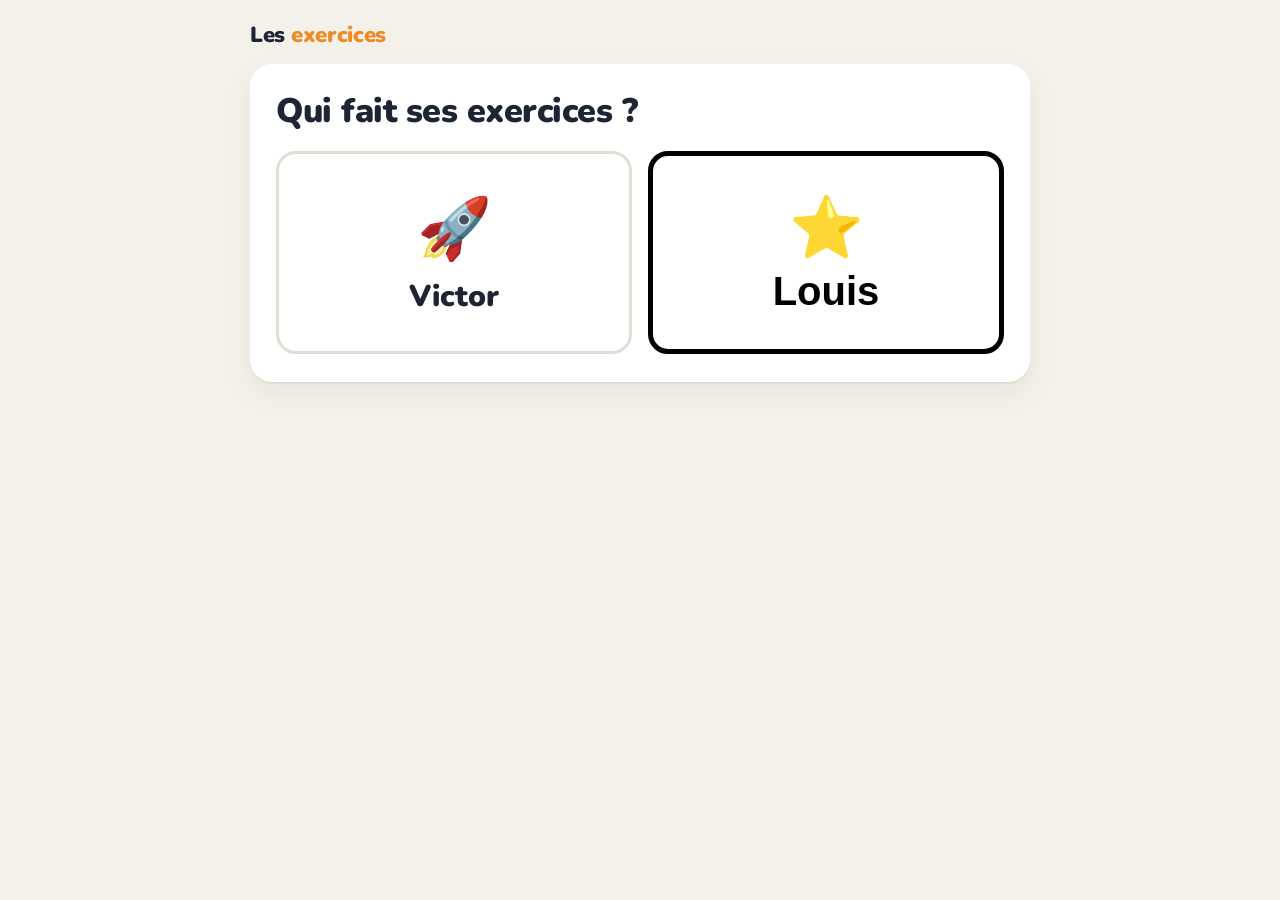
==== exercices/index.html @ 730a6cef "Exercices : icônes d'écran d'accueil pour Victor et Louis Co-Authored-By: Claude Opus 5.5 <noreply@a" ====
<!DOCTYPE html>
<html lang="fr">
<head>
<meta charset="utf-8">
<meta name="viewport" content="width=device-width, initial-scale=1">
<meta name="robots" content="noindex, nofollow">
<title>Les exercices de Victor &amp; Louis</title>
<link rel="apple-touch-icon" id="touchIcon" href="icon-victor.png">
<link rel="icon" id="favIcon" type="image/png" href="icon-victor.png">
<meta name="apple-mobile-web-app-title" id="appTitle" content="Exercices">
<link rel="preconnect" href="https://fonts.googleapis.com">
<link href="https://fonts.googleapis.com/css2?family=Nunito:wght@500;700;800;900&display=swap" rel="stylesheet">
<style>
  :root{
    --bg:#F4F1EA; --ink:#1D2433; --muted:#5B6475; --card:#FFFFFF; --soft:#FAF8F3;
    --blue:#2457C5; --blue-dark:#173E93; --blue-soft:#E6EDFB; --orange:#F08A24; --orange-dark:#B8641A;
    --green:#1E8E4E; --green-soft:#E3F4EA; --green-ink:#14603A;
    --red:#C23B2E; --red-soft:#FBE7E4; --red-ink:#8E2A20; --hint-soft:#FFF4E5; --hint-ink:#8A4A0B; --line:#E3DED3;
    --font:"Nunito",system-ui,sans-serif;
    --fs-base:20px; --fs-prompt:26px; --fs-input:28px; --fs-btn:22px; --fs-opt:22px; --fs-h1:34px; --border:3px;
  }
  /* ---------- Mode accessible (Louis) ---------- */
  body.louis{
    --bg:#FFFFFF; --ink:#000000; --muted:#000000; --card:#FFFFFF; --soft:#FFFFFF;
    --blue:#0033A0; --blue-dark:#001F66; --blue-soft:#FFFFFF; --orange:#0033A0; --orange-dark:#001F66;
    --green-soft:#FFFFFF; --green-ink:#000000; --red-soft:#FFFFFF; --red-ink:#000000; --hint-soft:#FFFFFF; --hint-ink:#000000; --line:#000000;
    --font:Arial,Verdana,sans-serif;
    --fs-base:30px; --fs-prompt:40px; --fs-input:44px; --fs-btn:34px; --fs-opt:34px; --fs-h1:46px; --border:5px;
  }
  body.louis *{font-style:normal!important}
  body.louis .card{box-shadow:none;border:var(--border) solid #000}
  body.louis .fb{border:var(--border) solid #000}
  body.louis :focus-visible{outline:6px solid #FFB000!important;outline-offset:3px}

  *{box-sizing:border-box}
  html,body{margin:0;background:var(--bg);color:var(--ink);font-family:var(--font);-webkit-text-size-adjust:100%;font-size:var(--fs-base)}
  body{min-height:100vh;display:flex;justify-content:center;padding:20px 16px 40px}
  .wrap{width:100%;max-width:780px}
  :focus-visible{outline:4px solid var(--orange);outline-offset:2px}
  header{display:flex;align-items:center;justify-content:space-between;gap:12px;margin-bottom:14px;flex-wrap:wrap}
  .brand{font-weight:900;font-size:1.1em;letter-spacing:-.3px}
  .brand span{color:var(--orange)}
  .stats{display:flex;gap:10px;font-weight:800;font-size:.85em}
  .pill{background:var(--card);border:2px solid var(--line);border-radius:999px;padding:6px 14px;white-space:nowrap}
  .bar{height:12px;background:#E6E1D6;border-radius:99px;overflow:hidden;margin-bottom:18px}
  body.louis .bar{height:20px;background:#fff;border:3px solid #000}
  .bar i{display:block;height:100%;width:0;background:var(--blue);border-radius:99px;transition:width .4s}
  .card{background:var(--card);border-radius:22px;padding:28px 26px;box-shadow:0 2px 0 var(--line),0 10px 30px rgba(29,36,51,.06);margin-bottom:16px}
  .part{display:inline-block;font-weight:800;font-size:.7em;text-transform:uppercase;letter-spacing:.08em;color:var(--blue);background:var(--blue-soft);padding:6px 12px;border-radius:8px;margin-bottom:16px}
  body.louis .part{font-size:.8em;text-transform:none;letter-spacing:0;border:3px solid var(--blue)}
  .prompt{font-size:var(--fs-prompt);font-weight:800;line-height:1.35;margin:0 0 22px}
  .fr{display:inline-flex;flex-direction:column;align-items:center;vertical-align:middle;margin:0 4px;line-height:1.05}
  .fr b{display:block;padding:0 4px}
  .fr b:first-child{border-bottom:3px solid currentColor}
  .answer{display:flex;align-items:center;gap:14px;flex-wrap:wrap;font-size:var(--fs-prompt);font-weight:800}
  input{font:inherit;font-size:var(--fs-input);font-weight:800;text-align:center;color:var(--ink);background:var(--soft);border:var(--border) solid var(--line);border-radius:14px;padding:10px 12px;width:150px;outline:none;-webkit-appearance:none}
  body.louis input{width:220px}
  input:focus{border-color:var(--blue);background:#fff}
  .fbox{display:inline-flex;flex-direction:column;align-items:center;gap:6px}
  .fbox input{width:120px}
  .fbox .rule{width:140px;height:4px;background:var(--ink);border-radius:2px}
  .opts{display:grid;gap:12px;width:100%}
  .opt{font:inherit;font-size:var(--fs-opt);font-weight:700;text-align:left;background:var(--soft);border:var(--border) solid var(--line);border-radius:14px;padding:16px 18px;cursor:pointer;color:var(--ink);min-height:64px}
  .opt.sel{border-color:var(--blue);background:var(--blue-soft)}
  .opt.good{border-color:var(--green);background:var(--green-soft)}
  .opt.bad{border-color:var(--red);background:var(--red-soft)}
  .opt .mark{font-weight:900;margin-right:8px}
  .actions{display:flex;gap:12px;margin-top:24px;flex-wrap:wrap}
  .btn{font:inherit;font-size:var(--fs-btn);font-weight:900;border:none;border-radius:14px;padding:16px 28px;cursor:pointer;color:#fff;background:var(--blue);box-shadow:0 4px 0 var(--blue-dark);min-height:60px}
  .btn:active{transform:translateY(2px);box-shadow:0 2px 0 var(--blue-dark)}
  .btn.alt{background:#fff;color:var(--blue);border:3px solid var(--blue);box-shadow:none}
  .btn.go{background:var(--orange);box-shadow:0 4px 0 var(--orange-dark)}
  .fb{margin-top:20px;border-radius:14px;padding:16px 18px;font-size:1em;font-weight:700;line-height:1.45;display:none}
  .fb.show{display:block}
  .fb.ok{background:var(--green-soft);color:var(--green-ink)}
  .fb.ko{background:var(--red-soft);color:var(--red-ink)}
  .fb.hint{background:var(--hint-soft);color:var(--hint-ink)}
  .fb .t{font-weight:900;font-size:1.1em;display:block;margin-bottom:4px}
  h1{font-size:var(--fs-h1);font-weight:900;margin:0 0 8px;letter-spacing:-.5px;line-height:1.15}
  .lead{font-size:1em;line-height:1.5;color:var(--muted);margin:0 0 14px}
  .rules{list-style:none;padding:0;margin:18px 0 6px;display:grid;gap:10px}
  .rules li{font-size:.95em;background:var(--soft);border-radius:12px;padding:12px 14px;line-height:1.45}
  body.louis .rules li{border:3px solid #000}
  .rules li strong{color:var(--blue)}
  .end{text-align:center}
  .end .big{font-size:3.2em;font-weight:900;margin:6px 0;color:var(--blue)}
  .stars{font-size:2.3em;letter-spacing:6px;margin:6px 0 10px}
  .recap{text-align:left;margin-top:20px;display:grid;gap:8px}
  .recap div{display:flex;justify-content:space-between;gap:10px;font-size:.9em;background:var(--soft);border-radius:10px;padding:10px 14px}
  .link{font:inherit;font-size:.8em;font-weight:800;color:var(--blue);background:none;border:none;cursor:pointer;text-decoration:underline;padding:6px 0}
  .who{display:grid;grid-template-columns:1fr 1fr;gap:16px;margin-top:20px}
  .who button{font-family:"Nunito",system-ui,sans-serif;font-size:30px;font-weight:900;padding:34px 16px;border-radius:20px;cursor:pointer;border:3px solid var(--line);background:#fff;color:var(--ink)}
  .who button span{display:block;font-size:60px;margin-bottom:6px}
  .who .lo{font-family:Arial,Verdana,sans-serif;font-size:40px;border:5px solid #000;color:#000}
  .exlist{display:grid;gap:14px}
  .ex{display:flex;align-items:center;justify-content:space-between;gap:14px;text-align:left;font:inherit;background:var(--card);border:var(--border) solid var(--line);border-radius:18px;padding:20px 22px;cursor:pointer;color:var(--ink);width:100%}
  .ex.today{border-color:var(--orange)}
  body.louis .ex.today{border-color:#000;border-width:6px}
  .ex .tt{font-weight:900;font-size:1.05em;display:block}
  .ex .dd{font-size:.8em;color:var(--muted);display:block;margin-top:4px}
  .badge{display:inline-block;font-size:.65em;font-weight:900;color:#fff;background:var(--orange);border-radius:6px;padding:4px 8px;margin-bottom:6px}
  .ex .go{font-size:1.4em;font-weight:900;color:var(--blue)}
  .modal{position:fixed;inset:0;background:rgba(29,36,51,.45);display:none;align-items:center;justify-content:center;padding:16px;z-index:10}
  .modal.show{display:flex}
  .modal .card{max-width:640px;max-height:90vh;overflow:auto}
  .modal h2{margin:0 0 10px;font-size:1.3em}
  .pop{animation:pop .35s ease}
  @keyframes pop{0%{transform:scale(.97);opacity:.4}100%{transform:scale(1);opacity:1}}
  .shake{animation:shake .35s}
  @keyframes shake{25%{transform:translateX(-6px)}75%{transform:translateX(6px)}}
  body.louis .pop, body.louis .shake{animation:none}
  @media (prefers-reduced-motion:reduce){.pop,.shake{animation:none}.bar i{transition:none}}
  @media (max-width:520px){:root{--fs-prompt:22px;--fs-btn:19px}.who button{font-size:24px}}
  .sr{position:absolute;left:-9999px}
</style>
</head>
<body>
<div class="wrap">
  <header id="hdr"></header>
  <div class="bar" id="barw" hidden><i id="bar"></i></div>
  <main id="app" aria-live="polite"></main>
</div>
<div class="modal" id="memo" role="dialog" aria-modal="true" aria-labelledby="memoT" onclick="if(event.target===this)closeMemo()">
  <div class="card"><h2 id="memoT">📘 À retenir</h2><ul class="rules" id="memoL"></ul>
  <div class="actions"><button class="btn" onclick="closeMemo()">J'ai compris</button></div></div>
</div>

<script>
/* =====================================================================
   EXERCICES — pour ajouter un exercice, ajouter un objet EN TÊTE de la
   liste de l'enfant (le premier = « Exercice du jour »).
   ===================================================================== */
const f=(n,d)=>`<span class="fr" aria-label="${n} sur ${d}"><b aria-hidden="true">${n}</b><b aria-hidden="true">${d}</b></span>`;

const P1="Décimal → fraction", P2="La division s'arrête ?", P3="Fraction · décimal · %", P4="Calcul de pourcentages", P5="Petits problèmes";
const EXERCISES={
  victor:[
    {id:"fractions-1", title:"Fractions, décimaux et pourcentages", date:"Lundi 16 novembre 2026",
     memo:[
      "<strong>1.</strong> Un nombre décimal <strong>peut toujours s'écrire</strong> sous forme de fraction : 0,7 = 7/10 ; 2,35 = 235/100.",
      "<strong>2.</strong> Mais une fraction ne donne <strong>pas toujours</strong> un nombre décimal : 1/4 = 0,25 (la division s'arrête), mais 1/3 = 0,3333… (les 3 ne s'arrêtent jamais).",
      "<strong>3.</strong> Un pourcentage, c'est une fraction sur 100 : 25 % = 25/100 = 0,25. Pour 25 % de 80 : 80 × 25 ÷ 100 = 20."
     ],
     parts:[P1,P2,P3,P4,P5],
     questions:[
      {part:P1,type:"frac",prompt:"Écris <u>0,7</u> sous forme de fraction.",val:0.7,hint:"0,7 = 7 dixièmes. Le dénominateur est 10.",expl:"0,7 = "+f(7,10)},
      {part:P1,type:"frac",prompt:"Écris <u>0,25</u> sous forme de fraction.",val:0.25,hint:"Deux chiffres après la virgule → des centièmes (dénominateur 100).",expl:"0,25 = "+f(25,100)+" = "+f(1,4)},
      {part:P1,type:"frac",prompt:"Écris <u>1,3</u> sous forme de fraction.",val:1.3,hint:"1,3 = 13 dixièmes.",expl:"1,3 = "+f(13,10)},
      {part:P1,type:"frac",prompt:"Écris <u>2,45</u> sous forme de fraction.",val:2.45,hint:"2,45 = 245 centièmes.",expl:"2,45 = "+f(245,100)},
      {part:P1,type:"frac",prompt:"Écris <u>0,08</u> sous forme de fraction.",val:0.08,hint:"Attention au zéro : 0,08 = 8 centièmes.",expl:"0,08 = "+f(8,100)},
      {part:P1,type:"frac",prompt:"Écris <u>3,5</u> sous forme de fraction.",val:3.5,hint:"3,5 = 35 dixièmes.",expl:"3,5 = "+f(35,10)+" = "+f(7,2)},
      {part:P2,type:"qcm",prompt:"Que vaut "+f(3,4)+" ?",opts:["0,34","0,75","La division ne s'arrête jamais"],ok:1,hint:"Pose 3 ÷ 4 : 30 ÷ 4 = 7 reste 2, puis 20 ÷ 4 = 5.",expl:"3 ÷ 4 = 0,75. La division s'arrête : c'est un nombre décimal."},
      {part:P2,type:"qcm",prompt:"Que vaut "+f(1,5)+" ?",opts:["0,15","La division ne s'arrête jamais","0,2"],ok:2,hint:"Pose 1 ÷ 5 : 10 ÷ 5 = 2.",expl:"1 ÷ 5 = 0,2. C'est un nombre décimal."},
      {part:P2,type:"qcm",prompt:"Que vaut "+f(1,3)+" ?",opts:["0,13","0,3","La division ne s'arrête jamais"],ok:2,hint:"Pose 1 ÷ 3 : 10 ÷ 3 = 3 reste 1… puis encore 10 ÷ 3 = 3 reste 1… Tu vois ?",expl:"1 ÷ 3 = 0,3333… Le reste vaut toujours 1, les 3 ne s'arrêtent jamais : 1/3 n'est <b>pas</b> un nombre décimal."},
      {part:P2,type:"qcm",prompt:"Que vaut "+f(7,2)+" ?",opts:["3,5","7,2","La division ne s'arrête jamais"],ok:0,hint:"7 ÷ 2 : la moitié de 7.",expl:"7 ÷ 2 = 3,5. C'est un nombre décimal."},
      {part:P2,type:"qcm",prompt:"Que vaut "+f(2,3)+" ?",opts:["0,23","La division ne s'arrête jamais","0,6"],ok:1,hint:"Pose 2 ÷ 3 : 20 ÷ 3 = 6 reste 2… et ça recommence.",expl:"2 ÷ 3 = 0,6666… Ça ne s'arrête jamais : pas un nombre décimal."},
      {part:P3,type:"num",prompt:f(1,4)+" = combien de % ?",val:25,unit:"%",hint:"1/4 = 0,25 = 25 centièmes.",expl:f(1,4)+" = 0,25 = 25 %"},
      {part:P3,type:"frac",prompt:"Écris <u>0,1</u> sous forme de fraction.",val:0.1,hint:"0,1 = 1 dixième.",expl:"0,1 = "+f(1,10)+" = 10 %"},
      {part:P3,type:"num",prompt:"75 % = quel nombre décimal ?",val:0.75,hint:"75 % = 75/100 = 75 centièmes.",expl:"75 % = "+f(75,100)+" = 0,75 = "+f(3,4)},
      {part:P3,type:"num",prompt:f(3,10)+" = combien de % ?",val:30,unit:"%",hint:"3/10 = 0,3 = 30/100.",expl:f(3,10)+" = 0,3 = 30 %"},
      {part:P3,type:"num",prompt:f(1,5)+" = quel nombre décimal ?",val:0.2,hint:"Pose 1 ÷ 5.",expl:f(1,5)+" = 0,2 = 20 %"},
      {part:P4,type:"num",prompt:"50 % de 30 = ?",val:15,hint:"50 %, c'est la moitié.",expl:"30 × 50 ÷ 100 = 15 (la moitié de 30)"},
      {part:P4,type:"num",prompt:"10 % de 70 = ?",val:7,hint:"10 %, c'est diviser par 10.",expl:"70 ÷ 10 = 7"},
      {part:P4,type:"num",prompt:"25 % de 80 = ?",val:20,hint:"25 %, c'est le quart : divise par 4.",expl:"80 ÷ 4 = 20"},
      {part:P4,type:"num",prompt:"20 % de 15 € = ?",val:3,unit:"€",hint:"10 % de 15, c'est 1,5. Et 20 %, c'est le double.",expl:"15 × 20 ÷ 100 = 3 €"},
      {part:P4,type:"num",prompt:"75 % de 40 = ?",val:30,hint:"25 % de 40 = 10. Et 75 %, c'est 3 fois plus.",expl:"40 × 75 ÷ 100 = 30"},
      {part:P5,type:"num",prompt:"Victor gagne 5 € en lavant la voiture. Il dépense 20 % en bonbons. Combien lui <u>reste</u>-t-il ?",val:4,unit:"€",hint:"Calcule d'abord 20 % de 5 €, puis enlève-le de 5 €.",expl:"20 % de 5 € = 1 €. Il reste 5 − 1 = 4 €."},
      {part:P5,type:"num",prompt:"Dans une classe de 25 élèves, 40 % font du sport le mercredi. Combien d'élèves ?",val:10,unit:"élèves",hint:"25 × 40 ÷ 100.",expl:"25 × 40 ÷ 100 = 10 élèves"},
      {part:P5,type:"num",prompt:"Louis a lu 3 chapitres sur 4. Quel pourcentage du livre a-t-il lu ?",val:75,unit:"%",hint:"3 sur 4, c'est "+f(3,4)+". Et 3/4 = 0,75.",expl:f(3,4)+" = 0,75 = 75 %"}
     ]}
  ],
  louis:[]
};
const KIDS={victor:{name:"Victor",emoji:"🚀"},louis:{name:"Louis",emoji:"⭐"}};

/* ===================== Moteur ===================== */
const app=document.getElementById("app"), hdr=document.getElementById("hdr"), barw=document.getElementById("barw");
let kid=null, ex=null, i=-1, score=0, streak=0, best=0, tries=0, done=false, sel=null, perPart={};
const num=s=>{s=String(s).replace(/\s|€|%|élèves/g,"").replace(",",".");if(s===""||isNaN(s))return null;return parseFloat(s)};
const eq=(a,b)=>Math.abs(a-b)<1e-9;
const L=()=>kid==="louis";

function route(){
  const h=(location.hash||"").replace("#","");
  kid=KIDS[h]?h:null; ex=null;
  const ic=kid?"icon-"+kid+".png":"icon-victor.png";
  document.getElementById("touchIcon").href=ic; document.getElementById("favIcon").href=ic;
  document.getElementById("appTitle").content=kid?"Exos "+KIDS[kid].name:"Exercices";
  document.title=kid?"Exos "+KIDS[kid].name:"Les exercices de Victor & Louis";
  document.body.classList.toggle("louis",kid==="louis");
  kid?kidHome():home();
}
window.addEventListener("hashchange",route);

function setHeader(withStats){
  const name=kid?KIDS[kid].name:"";
  hdr.innerHTML=`<div class="brand">${kid?"Les exercices de <span>"+name+"</span>":"Les <span>exercices</span>"}</div>`+
    (withStats?`<div class="stats" aria-label="Score"><div class="pill" id="pts">⭐ 0</div><div class="pill" id="streak">🔥 0</div></div>`:"");
  barw.hidden=!withStats;
}
function home(){
  setHeader(false);
  app.innerHTML=`<div class="card pop"><h1>Qui fait ses exercices ?</h1>
    <div class="who"><button onclick="location.hash='victor'"><span aria-hidden="true">🚀</span>Victor</button>
    <button class="lo" onclick="location.hash='louis'"><span aria-hidden="true">⭐</span>Louis</button></div></div>`;
}
function kidHome(){
  setHeader(false);
  const list=EXERCISES[kid];
  let body;
  if(!list.length){
    body=`<div class="card pop"><h1>Bonjour ${KIDS[kid].name} ! 👋</h1>
      <p class="lead">Ton espace est prêt.</p><p class="lead">Papa va bientôt ajouter ton premier exercice ici.</p></div>`;
  } else {
    body=`<div class="card pop"><h1>Salut ${KIDS[kid].name} ! 👋</h1><p class="lead">Choisis ton exercice.</p>
      <div class="exlist">${list.map((e,k)=>`<button class="ex ${k===0?"today":""}" onclick="startEx(${k})">
        <span>${k===0?`<span class="badge">Exercice du jour</span>`:""}<span class="tt">${e.title}</span><span class="dd">${e.date} · ${e.questions.length} questions</span></span>
        <span class="go" aria-hidden="true">→</span></button>`).join("")}</div></div>`;
  }
  app.innerHTML=body+`<p style="text-align:center"><button class="link" onclick="location.hash=''">Changer d'élève</button></p>`;
}
function startEx(k){
  ex=EXERCISES[kid][k]; i=-1; score=0; streak=0; best=0; perPart={};
  document.getElementById("memoL").innerHTML=ex.memo.map(m=>`<li>${m}</li>`).join("");
  setHeader(true); hud();
  app.innerHTML=`<div class="card pop"><div class="part">${ex.date}</div><h1>${ex.title}</h1>
    <p class="lead">${ex.questions.length} questions. Bonne réponse du premier coup : <b>⭐⭐</b>. Au deuxième essai : <b>⭐</b>. Enchaîne les bonnes réponses pour faire monter ta série 🔥.</p>
    <p class="lead">Tu peux poser tes calculs sur un brouillon. Avant de commencer, relis l'essentiel :</p>
    <ul class="rules">${ex.memo.map(m=>`<li>${m}</li>`).join("")}</ul>
    <div class="actions"><button class="btn go" onclick="next()">C'est parti ! 🚀</button></div></div>
    <p style="text-align:center"><button class="link" onclick="kidHome()">← Mes exercices</button></p>`;
}
function hud(){
  if(!ex) return;
  document.getElementById("pts").textContent="⭐ "+score;
  document.getElementById("streak").textContent="🔥 "+streak;
  document.getElementById("bar").style.width=(Math.max(0,i)/ex.questions.length*100)+"%";
}
function next(){
  const Q=ex.questions;
  i++; tries=0; done=false; sel=null; hud();
  if(i>=Q.length) return finish();
  const q=Q[i]; let ans="";
  if(q.type==="frac") ans=`<div class="fbox"><input id="n" inputmode="numeric" aria-label="numérateur, le nombre du haut" autocomplete="off"><div class="rule" aria-hidden="true"></div><input id="d" inputmode="numeric" aria-label="dénominateur, le nombre du bas" autocomplete="off"></div>`;
  else if(q.type==="num") ans=`<input id="v" inputmode="decimal" aria-label="ta réponse" autocomplete="off">${q.unit?`<span>${q.unit}</span>`:""}`;
  else ans=`<div class="opts" role="group" aria-label="Choisis une réponse">${q.opts.map((o,k)=>`<button class="opt" data-k="${k}" aria-pressed="false" onclick="pick(${k})"><span class="mark"></span>${o}</button>`).join("")}</div>`;
  app.innerHTML=`<div class="card pop" id="card">
    <div class="part">${q.part} · ${i+1}/${Q.length}</div>
    <p class="prompt">${q.prompt}</p>
    <div class="answer">${ans}</div>
    <div class="fb" id="fb" role="status"></div>
    <div class="actions"><button class="btn" id="ok" onclick="check()">Valider</button></div></div>
    <p style="text-align:center"><button class="link" onclick="openMemo()">📘 Revoir « À retenir »</button> &nbsp; <button class="link" onclick="kidHome()">Quitter</button></p>`;
  const first=document.querySelector("#card input"); if(first) setTimeout(()=>first.focus(),50);
  document.querySelectorAll("#card input").forEach(el=>el.addEventListener("keydown",e=>{if(e.key==="Enter"){e.preventDefault();done?next():check()}}));
}
function pick(k){ if(done) return; sel=k; document.querySelectorAll(".opt").forEach(b=>{const on=+b.dataset.k===k;b.classList.toggle("sel",on);b.setAttribute("aria-pressed",on)}); }
function check(){
  if(done) return next();
  const q=ex.questions[i]; let good=false, empty=false;
  if(q.type==="frac"){const n=num(document.getElementById("n").value), d=num(document.getElementById("d").value);
    if(n===null||d===null) empty=true; else good=d!==0&&eq(n/d,q.val);}
  else if(q.type==="num"){const v=num(document.getElementById("v").value); if(v===null) empty=true; else good=eq(v,q.val);}
  else { if(sel===null) empty=true; else good=sel===q.ok; }
  const fb=document.getElementById("fb");
  if(empty){fb.className="fb show hint";fb.innerHTML="<span class='t'>✏️ Il manque ta réponse</span>";return;}
  tries++;
  if(good){
    const g=tries===1?2:1; score+=g; streak++; best=Math.max(best,streak);
    perPart[q.part]=(perPart[q.part]||0)+g;
    const cheers=["Bravo !","Excellent !","Parfait !","Trop fort !","Bien joué !","Yes !"];
    fb.className="fb show ok";fb.innerHTML=`<span class='t'>✔ ${cheers[Math.floor(Math.random()*cheers.length)]} ${g===2?"⭐⭐":"⭐"}</span>${q.expl}`;
    finishQ();
  } else if(tries===1){
    streak=0;
    fb.className="fb show hint";fb.innerHTML=`<span class='t'>✘ Pas tout à fait… Un indice :</span>${q.hint}`;
    const c=document.getElementById("card"); c.classList.remove("shake"); void c.offsetWidth; c.classList.add("shake");
    if(q.type==="qcm"){const b=document.querySelector(`.opt[data-k="${sel}"]`);b.classList.add("bad");b.querySelector(".mark").textContent="✘";sel=null;document.querySelectorAll(".opt").forEach(x=>{x.classList.remove("sel");x.setAttribute("aria-pressed","false")});}
  } else {
    streak=0;
    fb.className="fb show ko";fb.innerHTML=`<span class='t'>✘ La bonne réponse :</span>${q.expl}`;
    finishQ();
  }
  hud();
}
function finishQ(){
  done=true; const q=ex.questions[i];
  document.querySelectorAll("#card input").forEach(el=>el.disabled=true);
  if(q.type==="qcm") document.querySelectorAll(".opt").forEach(b=>{if(+b.dataset.k===q.ok){b.classList.add("good");b.querySelector(".mark").textContent="✔"}b.disabled=true});
  const ok=document.getElementById("ok"); ok.textContent=i===ex.questions.length-1?"Voir mon score 🏁":"Suivant →"; ok.classList.add("go"); ok.focus();
}
function finish(){
  const Q=ex.questions, max=Q.length*2, pct=Math.round(score/max*100);
  const stars=pct>=90?"⭐⭐⭐":pct>=70?"⭐⭐☆":pct>=45?"⭐☆☆":"☆☆☆";
  const msg=pct>=90?"Champion ! 🏆":pct>=70?"Très bon travail, tu maîtrises bien !":pct>=45?"Pas mal ! Relis « À retenir » et réessaie.":"Courage ! Relis « À retenir », puis recommence : ça va rentrer.";
  const parts=(ex.parts||[]).map(p=>{const n=Q.filter(q=>q.part===p).length*2;return `<div><span>${p}</span><b>${perPart[p]||0} / ${n} ⭐</b></div>`}).join("");
  app.innerHTML=`<div class="card end pop">
    <div class="part">Exercice terminé</div>
    <div class="stars" aria-hidden="true">${stars}</div>
    <div class="big">${score} / ${max}</div>
    <p style="font-weight:800;margin:0 0 4px">${msg}</p>
    <p class="lead" style="margin:0">Meilleure série : 🔥 ${best}</p>
    <div class="recap">${parts}</div>
    <p class="lead" style="margin-top:18px">Montre cet écran à papa 📸</p>
    <div class="actions" style="justify-content:center"><button class="btn alt" onclick="startEx(EXERCISES[kid].indexOf(ex))">Recommencer</button><button class="btn" onclick="kidHome()">Mes exercices</button></div></div>`;
  document.getElementById("bar").style.width="100%";
}
function openMemo(){document.getElementById("memo").classList.add("show")}
function closeMemo(){document.getElementById("memo").classList.remove("show")}
route();
</script>
</body>
</html>
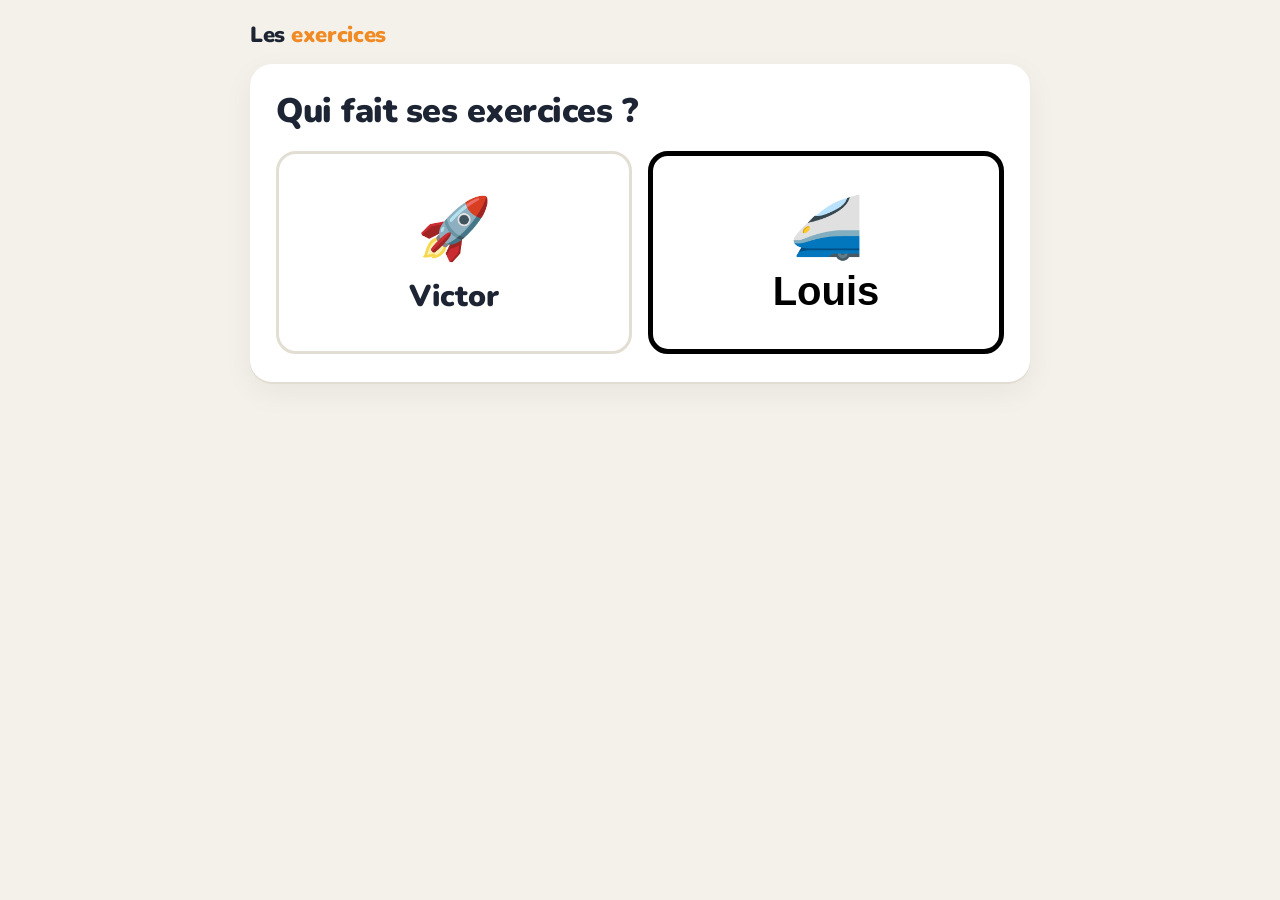
==== commit b4bd1356: "Louis : exercice Encadrer un nombre (M13), icône train Co-Authored-By: Claude Opus 5.5 <noreply@anth" ====
--- a/exercices/index.html
+++ b/exercices/index.html
@@ -4,8 +4,11 @@
 <meta charset="utf-8">
 <meta name="viewport" content="width=device-width, initial-scale=1">
 <meta name="robots" content="noindex, nofollow">
+<meta http-equiv="Cache-Control" content="no-cache, no-store, must-revalidate">
+<meta http-equiv="Pragma" content="no-cache">
+<meta http-equiv="Expires" content="0">
 <title>Les exercices de Victor &amp; Louis</title>
-<link rel="apple-touch-icon" id="touchIcon" href="icon-victor.png">
+<link rel="apple-touch-icon" id="touchIcon" href="icon-victor.png?v=2">
 <link rel="icon" id="favIcon" type="image/png" href="icon-victor.png">
 <meta name="apple-mobile-web-app-title" id="appTitle" content="Exercices">
 <link rel="preconnect" href="https://fonts.googleapis.com">
@@ -59,6 +62,10 @@
   .fbox{display:inline-flex;flex-direction:column;align-items:center;gap:6px}
   .fbox input{width:120px}
   .fbox .rule{width:140px;height:4px;background:var(--ink);border-radius:2px}
+  .enc{display:flex;align-items:center;gap:14px;flex-wrap:wrap;font-size:1.4em;font-weight:800}
+  .enc input{width:150px;text-align:center}
+  .enc input.bad{border-style:dashed;border-color:var(--red)}
+  body.louis .enc{gap:18px}
   .opts{display:grid;gap:12px;width:100%}
   .opt{font:inherit;font-size:var(--fs-opt);font-weight:700;text-align:left;background:var(--soft);border:var(--border) solid var(--line);border-radius:14px;padding:16px 18px;cursor:pointer;color:var(--ink);min-height:64px}
   .opt.sel{border-color:var(--blue);background:var(--blue-soft)}
@@ -112,6 +119,16 @@
   @media (prefers-reduced-motion:reduce){.pop,.shake{animation:none}.bar i{transition:none}}
   @media (max-width:520px){:root{--fs-prompt:22px;--fs-btn:19px}.who button{font-size:24px}}
   .sr{position:absolute;left:-9999px}
+  /* ---------- Multiplication posée ---------- */
+  .mult{display:inline-grid;gap:6px;font-size:var(--fs-input);font-weight:800;margin:0 auto}
+  .mult .c{width:58px;height:66px;display:flex;align-items:center;justify-content:center}
+  body.louis .mult .c{width:72px;height:80px}
+  .mult .line{grid-column:1/-1;height:0;border-top:6px solid var(--ink);margin:2px 0}
+  .mult input,body.louis .mult input{width:100%;min-width:0;height:100%;padding:0;border-radius:10px}
+  .mult .car{height:52px}
+  .mult .car input{font-size:.7em;border-style:solid;border-width:3px}
+  .mult .bad{border-color:var(--red)!important;border-style:dashed!important;border-width:6px!important}
+  .mwrap{width:100%;display:flex;justify-content:center}
 </style>
 </head>
 <body>
@@ -133,8 +150,66 @@
 const f=(n,d)=>`<span class="fr" aria-label="${n} sur ${d}"><b aria-hidden="true">${n}</b><b aria-hidden="true">${d}</b></span>`;
 
 const P1="Décimal → fraction", P2="La division s'arrête ?", P3="Fraction · décimal · %", P4="Calcul de pourcentages", P5="Petits problèmes";
+const C1="Les irréguliers", C2="Le radical change", C3="Les verbes en -dre";
 const EXERCISES={
   victor:[
+    {id:"present-3e-groupe-1", title:"Le présent du 3e groupe", date:"Mercredi 18 novembre 2026",
+     memo:[
+      "<strong>Terminaisons les plus fréquentes :</strong> -s, -s, -t, -ons, -ez, -ent (je dis, il dit, nous disons, ils disent).",
+      "<strong>Verbes en -dre</strong> (attendre, répondre) : ils gardent le d et n'ont pas de t à il : il attend, il répond.",
+      "<strong>Irréguliers :</strong> aller (je vais, tu vas, il va, nous allons, vous allez, ils vont), faire (vous faites, ils font), dire (vous dites).",
+      "<strong>Le radical peut changer :</strong> prendre → nous prenons, ils prennent ; venir → je viens, ils viennent."
+     ],
+     parts:[C1,C2,C3],
+     questions:[
+      {part:C1,type:"txt",prompt:"<b>aller</b> — nous …",ans:["allons","nous allons"],hint:"Pour aller, seuls nous et vous sont « réguliers ».",expl:"nous <b>allons</b>"},
+      {part:C1,type:"txt",prompt:"<b>aller</b> — ils …",ans:["vont","ils vont"],hint:"Ça ne ressemble pas du tout à « aller » !",expl:"ils <b>vont</b>"},
+      {part:C1,type:"txt",prompt:"<b>faire</b> — vous …",ans:["faites","vous faites"],hint:"Comme « vous dites ».",expl:"vous <b>faites</b> (et pas « faisez » !)"},
+      {part:C1,type:"txt",prompt:"<b>faire</b> — ils …",ans:["font","ils font"],hint:"Ça rime avec « ils vont ».",expl:"ils <b>font</b>"},
+      {part:C1,type:"txt",prompt:"<b>dire</b> — vous …",ans:["dites","vous dites"],hint:"Comme « vous faites ».",expl:"vous <b>dites</b> (et pas « disez » !)"},
+      {part:C2,type:"txt",prompt:"<b>prendre</b> — nous …",ans:["prenons","nous prenons"],hint:"Le d disparaît avec nous.",expl:"nous <b>prenons</b>"},
+      {part:C2,type:"txt",prompt:"<b>prendre</b> — ils …",ans:["prennent","ils prennent"],hint:"Deux n !",expl:"ils <b>prennent</b>"},
+      {part:C2,type:"txt",prompt:"<b>venir</b> — je …",ans:["viens","je viens"],hint:"Le radical devient vien-.",expl:"je <b>viens</b>"},
+      {part:C2,type:"txt",prompt:"<b>venir</b> — ils …",ans:["viennent","ils viennent"],hint:"Deux n, comme « ils prennent ».",expl:"ils <b>viennent</b>"},
+      {part:C2,type:"txt",prompt:"<b>voir</b> — nous …",ans:["voyons","nous voyons"],hint:"Le i devient y avec nous et vous.",expl:"nous <b>voyons</b>"},
+      {part:C2,type:"txt",prompt:"<b>voir</b> — ils …",ans:["voient","ils voient"],hint:"Ici le i revient : voi-…",expl:"ils <b>voient</b>"},
+      {part:C3,type:"txt",prompt:"<b>attendre</b> — il …",ans:["attend","il attend"],hint:"Le d reste, pas de t à la fin.",expl:"il <b>attend</b>"},
+      {part:C3,type:"txt",prompt:"<b>attendre</b> — tu …",ans:["attends","tu attends"],hint:"Avec tu, toujours un s.",expl:"tu <b>attends</b>"},
+      {part:C3,type:"txt",prompt:"<b>répondre</b> — il …",ans:["répond","il répond"],hint:"Comme « il attend ».",expl:"il <b>répond</b>"},
+      {part:C3,type:"txt",prompt:"<b>répondre</b> — vous …",ans:["répondez","vous répondez"],hint:"Avec vous : -ez.",expl:"vous <b>répondez</b>"}
+     ]},
+    {id:"fractions-2", title:"Fractions et pourcentages (2)", date:"Mercredi 18 novembre 2026",
+     memo:[
+      "<strong>1.</strong> Un nombre décimal <strong>peut toujours s'écrire</strong> sous forme de fraction : 0,9 = 9/10 ; 0,45 = 45/100.",
+      "<strong>2.</strong> Une fraction ne donne <strong>pas toujours</strong> un nombre décimal : 3/4 = 0,75 (la division s'arrête), mais 1/6 = 0,1666… (les 6 ne s'arrêtent jamais).",
+      "<strong>3.</strong> Un pourcentage est une fraction sur 100 : 40 % = 40/100 = 0,4. Pour 40 % de 50 : 50 × 40 ÷ 100 = 20."
+     ],
+     parts:[P1,P2,P3,P4,P5],
+     questions:[
+      {part:P1,type:"frac",prompt:"Écris <u>0,9</u> sous forme de fraction.",val:0.9,hint:"9 dixièmes.",expl:"0,9 = "+f(9,10)},
+      {part:P1,type:"frac",prompt:"Écris <u>0,45</u> sous forme de fraction.",val:0.45,hint:"Deux chiffres après la virgule → des centièmes.",expl:"0,45 = "+f(45,100)},
+      {part:P1,type:"frac",prompt:"Écris <u>1,7</u> sous forme de fraction.",val:1.7,hint:"1,7 = 17 dixièmes.",expl:"1,7 = "+f(17,10)},
+      {part:P1,type:"frac",prompt:"Écris <u>0,06</u> sous forme de fraction.",val:0.06,hint:"Attention au zéro : 6 centièmes.",expl:"0,06 = "+f(6,100)},
+      {part:P1,type:"frac",prompt:"Écris <u>3,25</u> sous forme de fraction.",val:3.25,hint:"3,25 = 325 centièmes.",expl:"3,25 = "+f(325,100)+" = "+f(13,4)},
+      {part:P2,type:"qcm",prompt:"Que vaut "+f(5,4)+" ?",opts:["5,4","1,25","La division ne s'arrête jamais"],ok:1,hint:"Pose 5 ÷ 4 : 5 ÷ 4 = 1 reste 1, puis 10 ÷ 4…",expl:"5 ÷ 4 = 1,25 : nombre décimal."},
+      {part:P2,type:"qcm",prompt:"Que vaut "+f(1,6)+" ?",opts:["0,16","0,6","La division ne s'arrête jamais"],ok:2,hint:"Pose 1 ÷ 6 : 10 ÷ 6 = 1 reste 4, 40 ÷ 6 = 6 reste 4… et ça recommence.",expl:"1 ÷ 6 = 0,1666… : pas un nombre décimal."},
+      {part:P2,type:"qcm",prompt:"Que vaut "+f(3,5)+" ?",opts:["0,6","0,35","La division ne s'arrête jamais"],ok:0,hint:"Pose 3 ÷ 5 : 30 ÷ 5 = 6.",expl:"3 ÷ 5 = 0,6 : nombre décimal."},
+      {part:P2,type:"qcm",prompt:"Que vaut "+f(4,9)+" ?",opts:["0,49","La division ne s'arrête jamais","0,4"],ok:1,hint:"Pose 4 ÷ 9 : 40 ÷ 9 = 4 reste 4… et ça recommence.",expl:"4 ÷ 9 = 0,444… : pas un nombre décimal."},
+      {part:P3,type:"num",prompt:f(1,2)+" = combien de % ?",val:50,unit:"%",hint:"1/2 = 0,5 = 50 centièmes.",expl:f(1,2)+" = 0,5 = 50 %"},
+      {part:P3,type:"num",prompt:"0,4 = combien de % ?",val:40,unit:"%",hint:"0,4 = 0,40 = 40 centièmes.",expl:"0,4 = "+f(40,100)+" = 40 %"},
+      {part:P3,type:"num",prompt:"15 % = quel nombre décimal ?",val:0.15,hint:"15 % = 15 centièmes.",expl:"15 % = "+f(15,100)+" = 0,15"},
+      {part:P3,type:"num",prompt:f(3,5)+" = combien de % ?",val:60,unit:"%",hint:"3/5 = 0,6.",expl:f(3,5)+" = 0,6 = 60 %"},
+      {part:P3,type:"num",prompt:"5 % = quel nombre décimal ?",val:0.05,hint:"5 centièmes : attention au zéro.",expl:"5 % = "+f(5,100)+" = 0,05"},
+      {part:P4,type:"num",prompt:"10 % de 90 = ?",val:9,hint:"10 %, c'est diviser par 10.",expl:"90 ÷ 10 = 9"},
+      {part:P4,type:"num",prompt:"50 % de 46 = ?",val:23,hint:"50 %, c'est la moitié.",expl:"46 ÷ 2 = 23"},
+      {part:P4,type:"num",prompt:"25 % de 60 = ?",val:15,hint:"25 %, c'est le quart.",expl:"60 ÷ 4 = 15"},
+      {part:P4,type:"num",prompt:"20 % de 35 = ?",val:7,hint:"10 % de 35 = 3,5. Et 20 %, le double.",expl:"35 × 20 ÷ 100 = 7"},
+      {part:P4,type:"num",prompt:"30 % de 50 = ?",val:15,hint:"10 % de 50 = 5. Et 30 %, 3 fois plus.",expl:"50 × 30 ÷ 100 = 15"},
+      {part:P4,type:"num",prompt:"75 % de 12 = ?",val:9,hint:"25 % de 12 = 3. Et 75 %, 3 fois plus.",expl:"12 × 75 ÷ 100 = 9"},
+      {part:P5,type:"num",prompt:"Un jeu coûte 40 €. Il est soldé à −25 %. Combien coûte-t-il maintenant ?",val:30,unit:"€",hint:"Calcule 25 % de 40 €, puis enlève-le.",expl:"25 % de 40 € = 10 €. 40 − 10 = 30 €."},
+      {part:P5,type:"num",prompt:"Sur 20 questions, Victor a 15 bonnes réponses. Quel pourcentage ?",val:75,unit:"%",hint:"15 sur 20 = "+f(15,20)+". Multiplie en haut et en bas par 5.",expl:f(15,20)+" = "+f(75,100)+" = 75 %"},
+      {part:P5,type:"num",prompt:"Une pizza a 8 parts. Louis en mange 2. Quel pourcentage de la pizza ?",val:25,unit:"%",hint:"2 sur 8 = "+f(2,8)+" = "+f(1,4)+".",expl:f(2,8)+" = "+f(1,4)+" = 0,25 = 25 %"}
+     ]},
     {id:"fractions-1", title:"Fractions, décimaux et pourcentages", date:"Lundi 16 novembre 2026",
      memo:[
       "<strong>1.</strong> Un nombre décimal <strong>peut toujours s'écrire</strong> sous forme de fraction : 0,7 = 7/10 ; 2,35 = 235/100.",
@@ -169,21 +244,138 @@
       {part:P5,type:"num",prompt:"Louis a lu 3 chapitres sur 4. Quel pourcentage du livre a-t-il lu ?",val:75,unit:"%",hint:"3 sur 4, c'est "+f(3,4)+". Et 3/4 = 0,75.",expl:f(3,4)+" = 0,75 = 75 %"}
      ]}
   ],
-  louis:[]
+  louis:[
+    {id:"encadrer-1", title:"Encadrer un nombre", date:"Mercredi 18 novembre 2026",
+     memo:[
+      "<strong>Entre 2 dizaines :</strong> je regarde la dizaine avant et la dizaine après.",
+      "<strong>Exemple :</strong> 630 &lt; 635 &lt; 640.",
+      "<strong>Entre 2 centaines :</strong> je regarde la centaine avant et la centaine après.",
+      "<strong>Exemple :</strong> 600 &lt; 635 &lt; 700."
+     ],
+     parts:["Entre 2 dizaines","Entre 2 centaines"],
+     questions:[
+      {part:"Entre 2 dizaines",type:"enc",n:247,step:10,prompt:"Encadre 247<br>entre 2 dizaines.",hint:"La dizaine avant 247 finit par 0 : 240.<br>La dizaine après : 250.",expl:"<b>240 &lt; 247 &lt; 250</b>"},
+      {part:"Entre 2 dizaines",type:"enc",n:583,step:10,prompt:"Encadre 583<br>entre 2 dizaines.",hint:"La dizaine avant 583 : 580.<br>La dizaine après : 590.",expl:"<b>580 &lt; 583 &lt; 590</b>"},
+      {part:"Entre 2 dizaines",type:"enc",n:718,step:10,prompt:"Encadre 718<br>entre 2 dizaines.",hint:"La dizaine avant 718 : 710.<br>La dizaine après : 720.",expl:"<b>710 &lt; 718 &lt; 720</b>"},
+      {part:"Entre 2 centaines",type:"enc",n:462,step:100,prompt:"Encadre 462<br>entre 2 centaines.",hint:"Une centaine finit par 00.<br>Avant 462 : 400. Après : 500.",expl:"<b>400 &lt; 462 &lt; 500</b>"},
+      {part:"Entre 2 centaines",type:"enc",n:815,step:100,prompt:"Encadre 815<br>entre 2 centaines.",hint:"Avant 815 : 800.<br>Après : 900.",expl:"<b>800 &lt; 815 &lt; 900</b>"},
+      {part:"Entre 2 centaines",type:"enc",n:139,step:100,prompt:"Encadre 139<br>entre 2 centaines.",hint:"Avant 139 : 100.<br>Après : 200.",expl:"<b>100 &lt; 139 &lt; 200</b>"}
+     ]},
+    {id:"etre-avoir-1", title:"Être ou avoir ?", date:"Mercredi 18 novembre 2026",
+     memo:[
+      "<strong>Être :</strong> je suis, tu es, il est, nous sommes, vous êtes, ils sont.",
+      "<strong>Avoir :</strong> j'ai, tu as, il a, nous avons, vous avez, ils ont.",
+      "<strong>Astuce :</strong> regarde d'abord le petit mot devant (je, tu, il, nous, vous, ils)."
+     ],
+     parts:["Être ou avoir"],
+     questions:[
+      {part:"Être ou avoir",type:"qcm",prompt:"Je <span aria-label='trou'>……</span> content.",opts:["suis","ai","es"],ok:0,hint:"Être, avec je : je …",expl:"Je <b>suis</b> content. (verbe être)"},
+      {part:"Être ou avoir",type:"qcm",prompt:"Tu <span aria-label='trou'>……</span> un chat noir.",opts:["es","as","a"],ok:1,hint:"Avoir, avec tu : tu …",expl:"Tu <b>as</b> un chat noir. (verbe avoir)"},
+      {part:"Être ou avoir",type:"qcm",prompt:"Il <span aria-label='trou'>……</span> dans sa chambre.",opts:["a","es","est"],ok:2,hint:"Être, avec il : il …",expl:"Il <b>est</b> dans sa chambre. (verbe être)"},
+      {part:"Être ou avoir",type:"qcm",prompt:"Nous <span aria-label='trou'>……</span> faim.",opts:["avons","sommes","ont"],ok:0,hint:"Avoir, avec nous : nous …",expl:"Nous <b>avons</b> faim. (verbe avoir)"},
+      {part:"Être ou avoir",type:"qcm",prompt:"Ils <span aria-label='trou'>……</span> en vacances.",opts:["ont","sont","est"],ok:1,hint:"Être, avec ils : ils …",expl:"Ils <b>sont</b> en vacances. (verbe être)"}
+     ]},
+    {id:"a-ou-a-1", title:"a ou à ?", date:"Mercredi 18 novembre 2026",
+     memo:[
+      "<strong>a</strong> (sans accent) : c'est le verbe avoir. Je peux le remplacer par <strong>avait</strong>.",
+      "<strong>à</strong> (avec accent) : je ne peux pas le remplacer par avait.",
+      "<strong>Exemple :</strong> Louis a un vélo → Louis avait un vélo : ça marche, donc <strong>a</strong>."
+     ],
+     parts:["a ou à"],
+     questions:[
+      {part:"a ou à",type:"qcm",prompt:"Louis <span aria-label='trou'>……</span> un ballon.",opts:["a","à"],ok:0,hint:"Essaie : « Louis avait un ballon ». Ça marche ?",expl:"Louis avait un ballon : ça marche. Donc <b>a</b>."},
+      {part:"a ou à",type:"qcm",prompt:"Je vais <span aria-label='trou'>……</span> l'école.",opts:["a","à"],ok:1,hint:"Essaie : « Je vais avait l'école ». Ça marche ?",expl:"« Je vais avait l'école » : ça ne marche pas. Donc <b>à</b>."},
+      {part:"a ou à",type:"qcm",prompt:"Maman <span aria-label='trou'>……</span> froid.",opts:["a","à"],ok:0,hint:"Essaie : « Maman avait froid ». Ça marche ?",expl:"Maman avait froid : ça marche. Donc <b>a</b>."},
+      {part:"a ou à",type:"qcm",prompt:"Il joue <span aria-label='trou'>……</span> la balle.",opts:["a","à"],ok:1,hint:"Essaie : « Il joue avait la balle ». Ça marche ?",expl:"« Il joue avait la balle » : ça ne marche pas. Donc <b>à</b>."},
+      {part:"a ou à",type:"qcm",prompt:"Victor <span aria-label='trou'>……</span> fini ses devoirs.",opts:["a","à"],ok:0,hint:"Essaie : « Victor avait fini ses devoirs ». Ça marche ?",expl:"Victor avait fini ses devoirs : ça marche. Donc <b>a</b>."}
+     ]},
+    {id:"mult-2chiffres-1", title:"Multiplications à 2 chiffres", date:"Lundi 16 novembre 2026",
+     memo:[
+      "<strong>1.</strong> Ligne 1 : je multiplie par le chiffre des <strong>unités</strong>.",
+      "<strong>2.</strong> Ligne 2 : je multiplie par le chiffre des <strong>dizaines</strong>. Je commence par écrire un <strong>0</strong> aux unités, car je multiplie des dizaines.",
+      "<strong>3.</strong> J'<strong>additionne</strong> les deux lignes pour avoir le résultat.",
+      "<strong>Retenues :</strong> une rangée de cases pour chaque ligne. Celle du bas sert à la ligne 1, celle du haut à la ligne 2."
+     ],
+     parts:["Multiplications"],
+     questions:[
+      {part:"Multiplications",type:"mult",a:347,b:26,
+       hint:"Ligne 1 : 347 × 6. Commence par 7 × 6 = 42 : j'écris 2, je retiens 4.<br>Ligne 2 : 347 × 2, après le 0.<br>Puis additionne les deux lignes.",
+       expl:"Ligne 1 : 347 × 6 = 2 082<br>Ligne 2 : 347 × 2 = 694, avec le 0 : 6 940<br>2 082 + 6 940 = 9 022<br><b>347 × 26 = 9 022</b>"},
+      {part:"Multiplications",type:"mult",a:2586,b:34,
+       hint:"Ligne 1 : 2 586 × 4. Commence par 6 × 4 = 24 : j'écris 4, je retiens 2.<br>Ligne 2 : 2 586 × 3, après le 0.<br>Puis additionne les deux lignes.",
+       expl:"Ligne 1 : 2 586 × 4 = 10 344<br>Ligne 2 : 2 586 × 3 = 7 758, avec le 0 : 77 580<br>10 344 + 77 580 = 87 924<br><b>2 586 × 34 = 87 924</b>"},
+      {part:"Multiplications",type:"mult",a:13478,b:57,
+       hint:"Ligne 1 : 13 478 × 7. Commence par 8 × 7 = 56 : j'écris 6, je retiens 5.<br>Ligne 2 : 13 478 × 5, après le 0.<br>Puis additionne les deux lignes.",
+       expl:"Ligne 1 : 13 478 × 7 = 94 346<br>Ligne 2 : 13 478 × 5 = 67 390, avec le 0 : 673 900<br>94 346 + 673 900 = 768 246<br><b>13 478 × 57 = 768 246</b>"}
+     ]},
+    {id:"mult-retenue-1", title:"Multiplications avec retenue", date:"Lundi 16 novembre 2026",
+     memo:[
+      "<strong>1.</strong> On commence <strong>toujours par les unités</strong>, tout à droite.",
+      "<strong>2.</strong> Je multiplie le chiffre, puis <strong>j'ajoute la retenue</strong> s'il y en a une.",
+      "<strong>3.</strong> Si je trouve un nombre à 2 chiffres : j'écris le chiffre des unités, et je retiens l'autre en haut de la colonne suivante.",
+      "<strong>Exemple :</strong> 8 × 4 = 32. J'écris 2, je retiens 3."
+     ],
+     parts:["Multiplications"],
+     questions:[
+      {part:"Multiplications",type:"mult",a:478,b:4,
+       hint:"Commence par les unités : 8 × 4 = 32. J'écris 2, je retiens 3.<br>Puis 7 × 4 = 28, plus 3 = 31.",
+       expl:"8 × 4 = 32 : j'écris 2, je retiens 3.<br>7 × 4 = 28, + 3 = 31 : j'écris 1, je retiens 3.<br>4 × 4 = 16, + 3 = 19 : j'écris 19.<br><b>478 × 4 = 1 912</b>"},
+      {part:"Multiplications",type:"mult",a:4857,b:3,
+       hint:"Commence par les unités : 7 × 3 = 21. J'écris 1, je retiens 2.<br>Puis 5 × 3 = 15, plus 2 = 17.",
+       expl:"7 × 3 = 21 : j'écris 1, je retiens 2.<br>5 × 3 = 15, + 2 = 17 : j'écris 7, je retiens 1.<br>8 × 3 = 24, + 1 = 25 : j'écris 5, je retiens 2.<br>4 × 3 = 12, + 2 = 14 : j'écris 14.<br><b>4 857 × 3 = 14 571</b>"},
+      {part:"Multiplications",type:"mult",a:23769,b:5,
+       hint:"Commence par les unités : 9 × 5 = 45. J'écris 5, je retiens 4.<br>Puis 6 × 5 = 30, plus 4 = 34.",
+       expl:"9 × 5 = 45 : j'écris 5, je retiens 4.<br>6 × 5 = 30, + 4 = 34 : j'écris 4, je retiens 3.<br>7 × 5 = 35, + 3 = 38 : j'écris 8, je retiens 3.<br>3 × 5 = 15, + 3 = 18 : j'écris 8, je retiens 1.<br>2 × 5 = 10, + 1 = 11 : j'écris 11.<br><b>23 769 × 5 = 118 845</b>"}
+     ]}
+  ]
 };
-const KIDS={victor:{name:"Victor",emoji:"🚀"},louis:{name:"Louis",emoji:"⭐"}};
+/* Multiplication posée : retenues (facultatives) + résultat chiffre par chiffre */
+const COLS=["unités","dizaines","centaines","unités de mille","dizaines de mille","centaines de mille","unités de millions"];
+const sp=n=>String(n).replace(/\B(?=(\d{3})+(?!\d))/g," ");
+function multRows(q){ // lignes à remplir : partiels (si multiplicateur à 2 chiffres ou +) puis résultat
+  const B=String(q.b), rows=[];
+  if(B.length>1) for(let i=0;i<B.length;i++) rows.push({r:String(i),shift:i,val:String(q.a*+B[B.length-1-i]),name:"ligne "+(i+1)});
+  rows.push({r:"f",shift:0,val:String(q.a*q.b),name:"résultat"});
+  return rows;
+}
+function multExp(q,el){const row=multRows(q).find(x=>x.r===el.dataset.r), k=+el.dataset.p-row.shift; return row.val[row.val.length-1-k];}
+function multGrid(q){
+  const A=String(q.a), B=String(q.b), rows=multRows(q);
+  const n=Math.max(A.length,B.length,...rows.map(x=>x.val.length+x.shift));
+  const cell=(c,cls="")=>`<div class="c ${cls}">${c}</div>`;
+  const line=()=>`<div class="line" aria-hidden="true"></div>`;
+  const row=(op,fn,cls="")=>{let h=cell(op?`<span aria-hidden="true">${op}</span>`:"",cls);for(let j=0;j<n;j++)h+=fn(n-1-j);return h;};
+  const inp=(cls,lab,extra="")=>`<input class="${cls}" ${extra} inputmode="numeric" maxlength="1" autocomplete="off" aria-label="${lab}">`;
+  let h="";
+  for(let c=B.length-1;c>=0;c--) h+=row("",p=>(p>=1&&p<A.length)?cell(inp("cy",`retenue${B.length>1?" de la ligne "+(c+1):""} au-dessus des ${COLS[p]}, facultatif`),"car"):cell("","car"),"car");
+  h+=row("",p=>cell(p<A.length?`<span aria-hidden="true">${A[A.length-1-p]}</span>`:""));
+  h+=row("×",p=>cell(p<B.length?`<span aria-hidden="true">${B[B.length-1-p]}</span>`:""));
+  h+=line();
+  rows.forEach((x,k)=>{
+    if(x.r==="f"&&rows.length>1) h+=line();
+    const op=(x.r!=="f"&&k===rows.length-2)?"+":"";
+    h+=row(op,p=>{
+      if(p<x.shift) return cell(`<span aria-label="zéro déjà écrit">0</span>`);
+      if(p<x.shift+x.val.length) return cell(inp("res",`${x.name}, chiffre des ${COLS[p]}`,`data-r="${x.r}" data-p="${p}"`));
+      return cell("");
+    });
+  });
+  return `<div class="mwrap"><div class="mult" style="grid-template-columns:repeat(${n+1},auto)">${h}</div></div>`;
+}
+const KIDS={victor:{name:"Victor",emoji:"🚀"},louis:{name:"Louis",emoji:"🚄"}};
 
 /* ===================== Moteur ===================== */
 const app=document.getElementById("app"), hdr=document.getElementById("hdr"), barw=document.getElementById("barw");
 let kid=null, ex=null, i=-1, score=0, streak=0, best=0, tries=0, done=false, sel=null, perPart={};
 const num=s=>{s=String(s).replace(/\s|€|%|élèves/g,"").replace(",",".");if(s===""||isNaN(s))return null;return parseFloat(s)};
+const norm=s=>String(s).toLowerCase().replace(/[’`]/g,"'").replace(/\s+/g," ").trim();
 const eq=(a,b)=>Math.abs(a-b)<1e-9;
 const L=()=>kid==="louis";
 
 function route(){
   const h=(location.hash||"").replace("#","");
   kid=KIDS[h]?h:null; ex=null;
-  const ic=kid?"icon-"+kid+".png":"icon-victor.png";
+  const ic=(kid?"icon-"+kid+".png":"icon-victor.png")+"?v=2";
   document.getElementById("touchIcon").href=ic; document.getElementById("favIcon").href=ic;
   document.getElementById("appTitle").content=kid?"Exos "+KIDS[kid].name:"Exercices";
   document.title=kid?"Exos "+KIDS[kid].name:"Les exercices de Victor & Louis";
@@ -202,7 +394,7 @@
   setHeader(false);
   app.innerHTML=`<div class="card pop"><h1>Qui fait ses exercices ?</h1>
     <div class="who"><button onclick="location.hash='victor'"><span aria-hidden="true">🚀</span>Victor</button>
-    <button class="lo" onclick="location.hash='louis'"><span aria-hidden="true">⭐</span>Louis</button></div></div>`;
+    <button class="lo" onclick="location.hash='louis'"><span aria-hidden="true">🚄</span>Louis</button></div></div>`;
 }
 function kidHome(){
   setHeader(false);
@@ -242,7 +434,10 @@
   if(i>=Q.length) return finish();
   const q=Q[i]; let ans="";
   if(q.type==="frac") ans=`<div class="fbox"><input id="n" inputmode="numeric" aria-label="numérateur, le nombre du haut" autocomplete="off"><div class="rule" aria-hidden="true"></div><input id="d" inputmode="numeric" aria-label="dénominateur, le nombre du bas" autocomplete="off"></div>`;
+  else if(q.type==="enc") ans=`<div class="enc"><input id="lo" inputmode="numeric" maxlength="4" autocomplete="off" aria-label="le nombre avant, plus petit que ${q.n}"><span aria-hidden="true">&lt;</span><b>${q.n}</b><span aria-hidden="true">&lt;</span><input id="hi" inputmode="numeric" maxlength="4" autocomplete="off" aria-label="le nombre après, plus grand que ${q.n}"></div>`;
+  else if(q.type==="txt") ans=`<input id="v" autocapitalize="off" autocorrect="off" spellcheck="false" aria-label="ta réponse" autocomplete="off" style="width:min(100%,360px)">`;
   else if(q.type==="num") ans=`<input id="v" inputmode="decimal" aria-label="ta réponse" autocomplete="off">${q.unit?`<span>${q.unit}</span>`:""}`;
+  else if(q.type==="mult"){ q.prompt=`Calcule : ${sp(q.a)} × ${q.b}<br>Commence par la droite.`+(String(q.b).length>1?"<br>Puis additionne les lignes.":""); ans=multGrid(q); }
   else ans=`<div class="opts" role="group" aria-label="Choisis une réponse">${q.opts.map((o,k)=>`<button class="opt" data-k="${k}" aria-pressed="false" onclick="pick(${k})"><span class="mark"></span>${o}</button>`).join("")}</div>`;
   app.innerHTML=`<div class="card pop" id="card">
     <div class="part">${q.part} · ${i+1}/${Q.length}</div>
@@ -251,7 +446,12 @@
     <div class="fb" id="fb" role="status"></div>
     <div class="actions"><button class="btn" id="ok" onclick="check()">Valider</button></div></div>
     <p style="text-align:center"><button class="link" onclick="openMemo()">📘 Revoir « À retenir »</button> &nbsp; <button class="link" onclick="kidHome()">Quitter</button></p>`;
-  const first=document.querySelector("#card input"); if(first) setTimeout(()=>first.focus(),50);
+  const ord=q.type==="mult"?[...document.querySelectorAll("#card .res")].sort((x,y)=>((x.dataset.r==="f"?99:+x.dataset.r)-(y.dataset.r==="f"?99:+y.dataset.r))||(x.dataset.p-y.dataset.p)):[];
+  const first=q.type==="mult"?ord[0]:document.querySelector("#card input"); if(first) setTimeout(()=>first.focus(),50);
+  if(q.type==="mult") document.querySelectorAll("#card .mult input").forEach(el=>el.addEventListener("input",()=>{
+    el.value=el.value.replace(/\D/g,"").slice(-1); el.classList.remove("bad");
+    if(el.value&&el.classList.contains("res")){const nx=ord[ord.indexOf(el)+1]; if(nx) nx.focus();}
+  }));
   document.querySelectorAll("#card input").forEach(el=>el.addEventListener("keydown",e=>{if(e.key==="Enter"){e.preventDefault();done?next():check()}}));
 }
 function pick(k){ if(done) return; sel=k; document.querySelectorAll(".opt").forEach(b=>{const on=+b.dataset.k===k;b.classList.toggle("sel",on);b.setAttribute("aria-pressed",on)}); }
@@ -260,7 +460,15 @@
   const q=ex.questions[i]; let good=false, empty=false;
   if(q.type==="frac"){const n=num(document.getElementById("n").value), d=num(document.getElementById("d").value);
     if(n===null||d===null) empty=true; else good=d!==0&&eq(n/d,q.val);}
+  else if(q.type==="enc"){const a=num(document.getElementById("lo").value), b=num(document.getElementById("hi").value);
+    if(a===null||b===null) empty=true; else { const st=q.step, lo=Math.floor(q.n/st)*st; good=a===lo&&b===lo+st;
+      document.getElementById("lo").classList.toggle("bad",a!==lo); document.getElementById("hi").classList.toggle("bad",b!==lo+st);} }
+  else if(q.type==="txt"){const v=norm(document.getElementById("v").value); if(v==="") empty=true; else good=q.ans.some(a=>norm(a)===v);}
   else if(q.type==="num"){const v=num(document.getElementById("v").value); if(v===null) empty=true; else good=eq(v,q.val);}
+  else if(q.type==="mult"){const R=String(q.a*q.b), cells=[...document.querySelectorAll("#card .res")];
+    if(cells.some(c=>c.value==="")) empty=true;
+    else { good=cells.every(c=>c.value===multExp(q,c));
+      cells.forEach(c=>{const bad=c.value!==multExp(q,c); c.classList.toggle("bad",bad); c.setAttribute("aria-invalid",bad)}); } }
   else { if(sel===null) empty=true; else good=sel===q.ok; }
   const fb=document.getElementById("fb");
   if(empty){fb.className="fb show hint";fb.innerHTML="<span class='t'>✏️ Il manque ta réponse</span>";return;}
@@ -273,12 +481,13 @@
     finishQ();
   } else if(tries===1){
     streak=0;
-    fb.className="fb show hint";fb.innerHTML=`<span class='t'>✘ Pas tout à fait… Un indice :</span>${q.hint}`;
+    fb.className="fb show hint";fb.innerHTML=`<span class='t'>✘ Pas tout à fait… Un indice :</span>${q.type==="mult"?"Les cases en pointillés sont fausses.<br>":""}${q.hint}`;
     const c=document.getElementById("card"); c.classList.remove("shake"); void c.offsetWidth; c.classList.add("shake");
     if(q.type==="qcm"){const b=document.querySelector(`.opt[data-k="${sel}"]`);b.classList.add("bad");b.querySelector(".mark").textContent="✘";sel=null;document.querySelectorAll(".opt").forEach(x=>{x.classList.remove("sel");x.setAttribute("aria-pressed","false")});}
   } else {
     streak=0;
     fb.className="fb show ko";fb.innerHTML=`<span class='t'>✘ La bonne réponse :</span>${q.expl}`;
+    if(q.type==="mult"){document.querySelectorAll("#card .res").forEach(c=>{c.value=multExp(q,c);c.classList.remove("bad")});}
     finishQ();
   }
   hud();
@@ -308,6 +517,23 @@
 function openMemo(){document.getElementById("memo").classList.add("show")}
 function closeMemo(){document.getElementById("memo").classList.remove("show")}
 route();
+
+/* Mise à jour automatique (raccourci écran d'accueil iPad) :
+   changer VERSION à chaque modification de la page. */
+const VERSION="2026-11-18c";
+function checkUpdate(){
+  if(ex) return; // ne pas interrompre un exercice en cours
+  fetch(location.pathname+"?nocache="+Date.now(),{cache:"no-store"}).then(r=>r.text()).then(t=>{
+    const m=t.match(/const VERSION="([^"]+)"/); if(!m||m[1]===VERSION) return;
+    let tried=null; try{tried=sessionStorage.getItem("upd")}catch(e){}
+    if(tried===m[1]) return;
+    try{sessionStorage.setItem("upd",m[1])}catch(e){}
+    location.replace(location.pathname+"?v="+encodeURIComponent(m[1])+location.hash);
+  }).catch(()=>{});
+}
+checkUpdate();
+document.addEventListener("visibilitychange",()=>{if(document.visibilityState==="visible")checkUpdate()});
+window.addEventListener("pageshow",e=>{if(e.persisted)checkUpdate()});
 </script>
 </body>
 </html>
